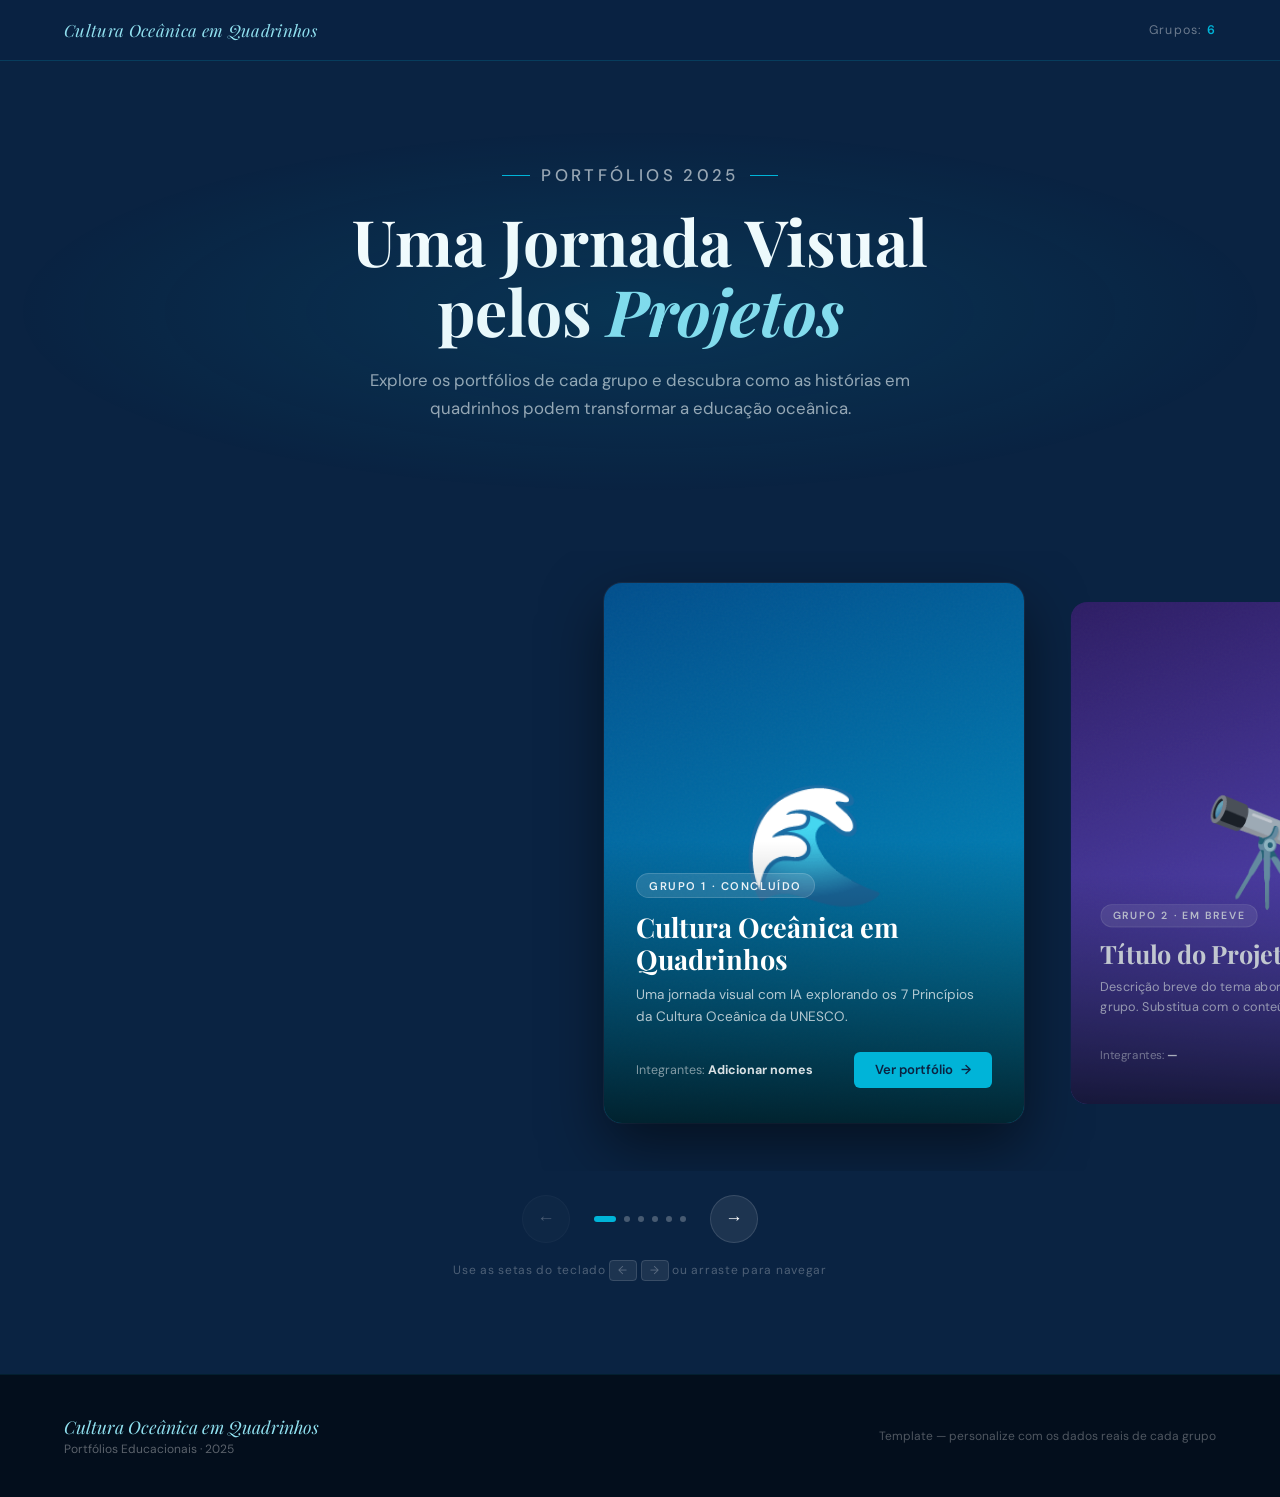
==== index.html @ 6cd433ea "html kevim adicionado" ====
<!DOCTYPE html>
<html lang="pt-BR">
<head>
<meta charset="UTF-8">
<meta name="viewport" content="width=device-width, initial-scale=1.0">
<title>Portfólios — Cultura Oceânica em Quadrinhos</title>
<link rel="preconnect" href="https://fonts.googleapis.com">
<link href="https://fonts.googleapis.com/css2?family=Playfair+Display:ital,wght@0,700;0,900;1,700&family=DM+Sans:wght@300;400;500;600&display=swap" rel="stylesheet">
<style>
  :root {
    --ocean-deep:  #0a2342;
    --ocean-mid:   #0d4f6e;
    --ocean-teal:  #00b4d8;
    --ocean-foam:  #90e0ef;
    --ocean-light: #caf0f8;
    --sand:        #f5ede3;
    --white:       #ffffff;

    /* group accent colors */
    --g1: #00b4d8; /* Cultura Oceânica  — teal (active) */
    --g2: #7b61ff; /* Grupo 2            — violet       */
    --g3: #ff6b6b; /* Grupo 3            — coral        */
    --g4: #3ecf8e; /* Grupo 4            — green        */
    --g5: #f4c542; /* Grupo 5            — gold         */
    --g6: #ff9f43; /* Grupo 6            — orange       */
  }

  * { margin: 0; padding: 0; box-sizing: border-box; }
  html { scroll-behavior: smooth; }

  body {
    font-family: 'DM Sans', sans-serif;
    background: var(--ocean-deep);
    color: var(--white);
    overflow-x: hidden;
    min-height: 100vh;
  }

  /* ── PARTICLES BG ── */
  .bg-particles {
    position: fixed; inset: 0; pointer-events: none; z-index: 0;
    overflow: hidden;
  }
  .particle {
    position: absolute;
    border-radius: 50%;
    background: var(--ocean-teal);
    opacity: 0;
    animation: float-particle linear infinite;
  }
  @keyframes float-particle {
    0%   { transform: translateY(100vh) scale(0); opacity: 0; }
    10%  { opacity: 0.15; }
    90%  { opacity: 0.08; }
    100% { transform: translateY(-10vh) scale(1); opacity: 0; }
  }

  /* ── NAV ── */
  nav {
    position: fixed; top: 0; width: 100%; z-index: 100;
    display: flex; justify-content: space-between; align-items: center;
    padding: 1.2rem 4rem;
    background: rgba(10,35,66,0.88);
    backdrop-filter: blur(14px);
    border-bottom: 1px solid rgba(0,180,216,0.18);
  }
  .nav-logo {
    font-family: 'Playfair Display', serif;
    font-style: italic; font-size: 1.05rem;
    color: var(--ocean-foam); letter-spacing: 0.02em;
  }
  .nav-right {
    display: flex; align-items: center; gap: 2rem;
  }
  .nav-count {
    font-size: 0.78rem; color: rgba(255,255,255,0.4);
    letter-spacing: 0.1em;
  }
  .nav-count span { color: var(--ocean-teal); font-weight: 600; }

  /* ── HERO ── */
  .page-hero {
    position: relative; z-index: 1;
    padding: 10rem 4rem 5rem;
    text-align: center;
    overflow: hidden;
  }
  .page-hero::before {
    content: '';
    position: absolute; inset: 0;
    background:
      radial-gradient(ellipse 70% 50% at 50% 60%, rgba(0,180,216,0.12) 0%, transparent 70%);
    pointer-events: none;
  }
  .hero-eyebrow {
    display: inline-flex; align-items: center; gap: 0.7rem;
    font-size: 0.75rem; letter-spacing: 0.2em; text-transform: uppercase;
    color: var(--ocean-teal); font-weight: 500; margin-bottom: 1.5rem;
  }
  .hero-eyebrow::before,
  .hero-eyebrow::after {
    content: ''; display: block; width: 28px; height: 1px;
    background: var(--ocean-teal);
  }
  .page-hero h1 {
    font-family: 'Playfair Display', serif;
    font-size: clamp(2.5rem, 5vw, 4.5rem);
    line-height: 1.1; margin-bottom: 1.2rem;
  }
  .page-hero h1 em { font-style: italic; color: var(--ocean-foam); }
  .page-hero p {
    font-size: 1.05rem; line-height: 1.7;
    color: rgba(255,255,255,0.6);
    max-width: 540px; margin: 0 auto 1rem;
  }

  /* ── CAROUSEL SECTION ── */
  .carousel-section {
    position: relative; z-index: 1;
    padding: 2rem 0 6rem;
  }

  /* track wrapper — clips overflow */
  .carousel-viewport {
    overflow: hidden;
    position: relative;
    padding: 2rem 0 3rem;
  }

  /* the sliding track */
  .carousel-track {
    display: flex;
    gap: 2rem;
    padding: 0 calc((100vw - 900px) / 2);   /* center active card */
    transition: transform 0.55s cubic-bezier(0.25, 0.8, 0.25, 1);
    will-change: transform;
    cursor: grab;
    user-select: none;
  }
  .carousel-track:active { cursor: grabbing; }

  /* ── CARD ── */
  .card {
    flex: 0 0 420px;
    border-radius: 18px;
    overflow: hidden;
    position: relative;
    transition: transform 0.5s cubic-bezier(0.25,0.8,0.25,1),
                opacity 0.5s ease,
                box-shadow 0.5s ease;
    transform: scale(0.88);
    opacity: 0.5;
    cursor: pointer;
  }
  .card.active {
    transform: scale(1);
    opacity: 1;
    box-shadow: 0 24px 60px rgba(0,0,0,0.5), 0 0 0 1px rgba(255,255,255,0.06);
  }
  .card.adjacent {
    transform: scale(0.93);
    opacity: 0.75;
  }

  .card-inner {
    position: relative;
    height: 540px;
    display: flex; flex-direction: column; justify-content: flex-end;
  }

  /* decorative top area */
  .card-art {
    position: absolute; inset: 0;
    display: flex; align-items: center; justify-content: center;
    font-size: 7rem;
    transition: transform 0.5s ease;
  }
  .card.active .card-art { transform: translateY(-8px) scale(1.05); }

  .card-gradient {
    position: absolute; inset: 0;
    background: linear-gradient(
      160deg,
      var(--card-color-a) 0%,
      var(--card-color-b) 100%
    );
  }
  .card-noise {
    position: absolute; inset: 0; opacity: 0.04;
    background-image: url("data:image/svg+xml,%3Csvg viewBox='0 0 200 200' xmlns='http://www.w3.org/2000/svg'%3E%3Cfilter id='n'%3E%3CfeTurbulence type='fractalNoise' baseFrequency='0.9' numOctaves='4'/%3E%3C/filter%3E%3Crect width='100%25' height='100%25' filter='url(%23n)'/%3E%3C/svg%3E");
  }
  .card-shine {
    position: absolute; top: 0; left: -60%;
    width: 40%; height: 100%;
    background: linear-gradient(105deg, transparent 40%, rgba(255,255,255,0.07) 50%, transparent 60%);
    transition: left 0.6s ease;
  }
  .card.active:hover .card-shine { left: 120%; }

  /* bottom content */
  .card-body {
    position: relative; z-index: 2;
    padding: 2rem 2rem 2.2rem;
    background: linear-gradient(to top, rgba(0,0,0,0.75) 0%, transparent 100%);
  }
  .card-tag {
    display: inline-block;
    font-size: 0.7rem; letter-spacing: 0.14em; text-transform: uppercase;
    font-weight: 600; padding: 0.28rem 0.75rem; border-radius: 20px;
    background: rgba(255,255,255,0.12); color: rgba(255,255,255,0.9);
    margin-bottom: 0.8rem;
    border: 1px solid rgba(255,255,255,0.15);
  }
  .card-title {
    font-family: 'Playfair Display', serif;
    font-size: 1.7rem; line-height: 1.2; font-weight: 700;
    margin-bottom: 0.5rem;
  }
  .card-desc {
    font-size: 0.85rem; line-height: 1.6;
    color: rgba(255,255,255,0.7); margin-bottom: 1.5rem;
  }
  .card-footer {
    display: flex; align-items: center; justify-content: space-between;
  }
  .card-members {
    font-size: 0.78rem; color: rgba(255,255,255,0.5);
  }
  .card-members strong { color: rgba(255,255,255,0.85); }

  .card-btn {
    display: inline-flex; align-items: center; gap: 0.5rem;
    padding: 0.6rem 1.3rem; border-radius: 6px;
    font-size: 0.82rem; font-weight: 600;
    text-decoration: none; border: none; cursor: pointer;
    transition: transform 0.2s, box-shadow 0.2s;
    background: var(--btn-color);
    color: var(--ocean-deep);
  }
  .card-btn:hover { transform: translateY(-2px); box-shadow: 0 6px 20px rgba(0,0,0,0.3); }
  .card-btn.disabled {
    background: rgba(255,255,255,0.15);
    color: rgba(255,255,255,0.5);
    cursor: not-allowed;
    pointer-events: none;
  }
  .card-btn .arrow {
    transition: transform 0.2s;
  }
  .card-btn:hover .arrow { transform: translateX(3px); }

  /* locked overlay */
  .card-lock {
    position: absolute; top: 1.2rem; right: 1.2rem; z-index: 3;
    font-size: 1.1rem; opacity: 0.6;
  }

  /* ── CONTROLS ── */
  .carousel-controls {
    display: flex; align-items: center; justify-content: center;
    gap: 1.5rem; margin-top: 1.5rem;
  }
  .ctrl-btn {
    width: 48px; height: 48px; border-radius: 50%;
    background: rgba(255,255,255,0.08);
    border: 1px solid rgba(255,255,255,0.12);
    color: var(--white); font-size: 1.1rem;
    cursor: pointer; display: flex; align-items: center; justify-content: center;
    transition: all 0.25s;
  }
  .ctrl-btn:hover { background: rgba(0,180,216,0.2); border-color: var(--ocean-teal); }
  .ctrl-btn:disabled { opacity: 0.25; cursor: not-allowed; }

  .dots {
    display: flex; gap: 0.5rem; align-items: center;
  }
  .dot {
    width: 6px; height: 6px; border-radius: 50%;
    background: rgba(255,255,255,0.25);
    transition: all 0.3s; cursor: pointer;
  }
  .dot.active {
    background: var(--ocean-teal);
    width: 22px; border-radius: 3px;
  }

  /* ── KEYBOARD HINT ── */
  .hint {
    text-align: center; margin-top: 1.2rem;
    font-size: 0.75rem; color: rgba(255,255,255,0.28);
    letter-spacing: 0.06em;
  }
  .hint kbd {
    background: rgba(255,255,255,0.08);
    border: 1px solid rgba(255,255,255,0.12);
    border-radius: 4px; padding: 0.1rem 0.5rem;
    font-family: inherit; font-size: 0.72rem;
  }

  /* ── FOOTER ── */
  footer {
    position: relative; z-index: 1;
    background: #030e1c;
    padding: 2.5rem 4rem;
    border-top: 1px solid rgba(0,180,216,0.1);
    display: flex; align-items: center; justify-content: space-between;
    flex-wrap: wrap; gap: 1rem;
  }
  .footer-brand {
    font-family: 'Playfair Display', serif;
    font-style: italic; color: var(--ocean-foam); font-size: 1.1rem;
  }
  .footer-brand span {
    display: block; font-family: 'DM Sans', sans-serif;
    font-style: normal; font-size: 0.75rem;
    color: rgba(255,255,255,0.35); margin-top: 0.2rem;
  }
  .footer-note { font-size: 0.75rem; color: rgba(255,255,255,0.3); }

  /* ── RESPONSIVE ── */
  @media (max-width: 900px) {
    nav { padding: 1rem 2rem; }
    .page-hero { padding: 8rem 2rem 3rem; }
    .card { flex: 0 0 320px; }
    .card-inner { height: 460px; }
    .carousel-track { padding: 0 calc((100vw - 320px) / 2); }
  }
  @media (max-width: 600px) {
    .card { flex: 0 0 290px; }
    .carousel-track { padding: 0 calc((100vw - 290px) / 2); gap: 1.2rem; }
    .card-inner { height: 420px; }
    .card-title { font-size: 1.4rem; }
  }
</style>
</head>
<body>

<!-- BACKGROUND PARTICLES -->
<div class="bg-particles" id="particles"></div>

<!-- NAV -->
<nav>
  <div class="nav-logo">Cultura Oceânica em Quadrinhos</div>
  <div class="nav-right">
    <span class="nav-count">Grupos: <span>6</span></span>
  </div>
</nav>

<!-- HERO -->
<header class="page-hero">
  <p class="hero-eyebrow">Portfólios 2025</p>
  <h1>Uma Jornada Visual<br>pelos <em>Projetos</em></h1>
  <p>Explore os portfólios de cada grupo e descubra como as histórias em quadrinhos podem transformar a educação oceânica.</p>
</header>

<!-- CAROUSEL -->
<section class="carousel-section">
  <div class="carousel-viewport">
    <div class="carousel-track" id="track">

      <!-- CARD 1 — Cultura Oceânica (ACTIVE / LINKED) -->
      <div class="card active" data-index="0" onclick="handleClick(0)">
        <div class="card-inner">
          <div class="card-gradient" style="--card-color-a:#004e8c; --card-color-b:#0096c7;"></div>
          <div class="card-noise"></div>
          <div class="card-art">🌊</div>
          <div class="card-shine"></div>
          <div class="card-body">
            <span class="card-tag">Grupo 1 · Concluído</span>
            <h2 class="card-title">Cultura Oceânica em Quadrinhos</h2>
            <p class="card-desc">Uma jornada visual com IA explorando os 7 Princípios da Cultura Oceânica da UNESCO.</p>
            <div class="card-footer">
              <span class="card-members">Integrantes: <strong>Adicionar nomes</strong></span>
              <a href="portfolio-cultura-oceanica.html" class="card-btn" style="--btn-color:#00b4d8;">
                Ver portfólio <span class="arrow">→</span>
              </a>
            </div>
          </div>
        </div>
      </div>

      <!-- CARD 2 -->
      <div class="card adjacent" data-index="1" onclick="handleClick(1)">
        <div class="card-inner">
          <div class="card-gradient" style="--card-color-a:#3a1c71; --card-color-b:#7b61ff;"></div>
          <div class="card-noise"></div>
          <div class="card-art">🔭</div>
          <div class="card-shine"></div>
          <span class="card-lock">🔒</span>
          <div class="card-body">
            <span class="card-tag">Grupo 2 · Em breve</span>
            <h2 class="card-title">Título do Projeto 2</h2>
            <p class="card-desc">Descrição breve do tema abordado pelo segundo grupo. Substitua com o conteúdo real.</p>
            <div class="card-footer">
              <span class="card-members">Integrantes: <strong>—</strong></span>
              <button class="card-btn disabled">Em breve</button>
            </div>
          </div>
        </div>
      </div>

      <!-- CARD 3 -->
      <div class="card" data-index="2" onclick="handleClick(2)">
        <div class="card-inner">
          <div class="card-gradient" style="--card-color-a:#6b1a1a; --card-color-b:#ff6b6b;"></div>
          <div class="card-noise"></div>
          <div class="card-art">🌿</div>
          <div class="card-shine"></div>
          <span class="card-lock">🔒</span>
          <div class="card-body">
            <span class="card-tag">Grupo 3 · Em breve</span>
            <h2 class="card-title">Título do Projeto 3</h2>
            <p class="card-desc">Descrição breve do tema abordado pelo terceiro grupo. Substitua com o conteúdo real.</p>
            <div class="card-footer">
              <span class="card-members">Integrantes: <strong>—</strong></span>
              <button class="card-btn disabled">Em breve</button>
            </div>
          </div>
        </div>
      </div>

      <!-- CARD 4 -->
      <div class="card" data-index="3" onclick="handleClick(3)">
        <div class="card-inner">
          <div class="card-gradient" style="--card-color-a:#0d3d2a; --card-color-b:#3ecf8e;"></div>
          <div class="card-noise"></div>
          <div class="card-art">🐋</div>
          <div class="card-shine"></div>
          <span class="card-lock">🔒</span>
          <div class="card-body">
            <span class="card-tag">Grupo 4 · Em breve</span>
            <h2 class="card-title">Título do Projeto 4</h2>
            <p class="card-desc">Descrição breve do tema abordado pelo quarto grupo. Substitua com o conteúdo real.</p>
            <div class="card-footer">
              <span class="card-members">Integrantes: <strong>—</strong></span>
              <button class="card-btn disabled">Em breve</button>
            </div>
          </div>
        </div>
      </div>

      <!-- CARD 5 -->
      <div class="card" data-index="4" onclick="handleClick(4)">
        <div class="card-inner">
          <div class="card-gradient" style="--card-color-a:#6b4f00; --card-color-b:#f4c542;"></div>
          <div class="card-noise"></div>
          <div class="card-art">☀️</div>
          <div class="card-shine"></div>
          <span class="card-lock">🔒</span>
          <div class="card-body">
            <span class="card-tag">Grupo 5 · Em breve</span>
            <h2 class="card-title">Título do Projeto 5</h2>
            <p class="card-desc">Descrição breve do tema abordado pelo quinto grupo. Substitua com o conteúdo real.</p>
            <div class="card-footer">
              <span class="card-members">Integrantes: <strong>—</strong></span>
              <button class="card-btn disabled">Em breve</button>
            </div>
          </div>
        </div>
      </div>

      <!-- CARD 6 -->
      <div class="card" data-index="5" onclick="handleClick(5)">
        <div class="card-inner">
          <div class="card-gradient" style="--card-color-a:#6b2d00; --card-color-b:#ff9f43;"></div>
          <div class="card-noise"></div>
          <div class="card-art">🐠</div>
          <div class="card-shine"></div>
          <span class="card-lock">🔒</span>
          <div class="card-body">
            <span class="card-tag">Grupo 6 · Em breve</span>
            <h2 class="card-title">Título do Projeto 6</h2>
            <p class="card-desc">Descrição breve do tema abordado pelo sexto grupo. Substitua com o conteúdo real.</p>
            <div class="card-footer">
              <span class="card-members">Integrantes: <strong>—</strong></span>
              <button class="card-btn disabled">Em breve</button>
            </div>
          </div>
        </div>
      </div>

    </div><!-- /track -->
  </div><!-- /viewport -->

  <!-- controls -->
  <div class="carousel-controls">
    <button class="ctrl-btn" id="prevBtn" onclick="move(-1)" aria-label="Anterior">←</button>
    <div class="dots" id="dots"></div>
    <button class="ctrl-btn" id="nextBtn" onclick="move(1)" aria-label="Próximo">→</button>
  </div>
  <p class="hint">Use as setas do teclado <kbd>←</kbd> <kbd>→</kbd> ou arraste para navegar</p>
</section>

<!-- FOOTER -->
<footer>
  <div class="footer-brand">
    Cultura Oceânica em Quadrinhos
    <span>Portfólios Educacionais · 2025</span>
  </div>
  <p class="footer-note">Template — personalize com os dados reais de cada grupo</p>
</footer>

<script>
  /* ── PARTICLES ── */
  (function() {
    const container = document.getElementById('particles');
    for (let i = 0; i < 18; i++) {
      const p = document.createElement('div');
      p.className = 'particle';
      const size = Math.random() * 6 + 3;
      p.style.cssText = `
        width: ${size}px; height: ${size}px;
        left: ${Math.random() * 100}%;
        animation-duration: ${Math.random() * 18 + 12}s;
        animation-delay: ${Math.random() * 12}s;
      `;
      container.appendChild(p);
    }
  })();

  /* ── CAROUSEL ── */
  const TOTAL = 6;
  let current = 0;
  let startX = 0, isDragging = false, dragDelta = 0;

  const track   = document.getElementById('track');
  const dotsEl  = document.getElementById('dots');
  const prevBtn = document.getElementById('prevBtn');
  const nextBtn = document.getElementById('nextBtn');
  const cards   = Array.from(document.querySelectorAll('.card'));

  // build dots
  for (let i = 0; i < TOTAL; i++) {
    const d = document.createElement('div');
    d.className = 'dot' + (i === 0 ? ' active' : '');
    d.addEventListener('click', () => goTo(i));
    dotsEl.appendChild(d);
  }

  function cardWidth() {
    return cards[0].getBoundingClientRect().width + 32; // +gap
  }

  function getOffset(idx) {
    const vw = window.innerWidth;
    const cw = cardWidth();
    return idx * cw - (vw - cw) / 2;
  }

  function render(idx, animated = true) {
    if (!animated) track.style.transition = 'none';
    else           track.style.transition = 'transform 0.55s cubic-bezier(0.25,0.8,0.25,1)';

    track.style.transform = `translateX(${-getOffset(idx)}px)`;

    cards.forEach((c, i) => {
      c.classList.remove('active', 'adjacent');
      if (i === idx)              c.classList.add('active');
      else if (Math.abs(i-idx)===1) c.classList.add('adjacent');
    });

    document.querySelectorAll('.dot').forEach((d, i) => {
      d.classList.toggle('active', i === idx);
    });

    prevBtn.disabled = idx === 0;
    nextBtn.disabled = idx === TOTAL - 1;
  }

  function goTo(idx) {
    current = Math.max(0, Math.min(TOTAL - 1, idx));
    render(current);
  }

  function move(dir) { goTo(current + dir); }

  // click on card to focus
  function handleClick(idx) {
    if (idx !== current) { goTo(idx); return; }
    // if already active & has a link — follow it
    const link = cards[idx].querySelector('a.card-btn');
    if (link) window.location.href = link.href;
  }

  // keyboard
  document.addEventListener('keydown', e => {
    if (e.key === 'ArrowLeft')  move(-1);
    if (e.key === 'ArrowRight') move(1);
  });

  // drag / swipe
  track.addEventListener('mousedown', e => {
    isDragging = true; startX = e.clientX;
    track.style.transition = 'none';
  });
  document.addEventListener('mousemove', e => {
    if (!isDragging) return;
    dragDelta = e.clientX - startX;
    track.style.transform = `translateX(${-getOffset(current) + dragDelta}px)`;
  });
  document.addEventListener('mouseup', () => {
    if (!isDragging) return;
    isDragging = false;
    if      (dragDelta < -60) move(1);
    else if (dragDelta >  60) move(-1);
    else render(current);
    dragDelta = 0;
  });

  track.addEventListener('touchstart', e => {
    startX = e.touches[0].clientX;
    track.style.transition = 'none';
  }, { passive: true });
  track.addEventListener('touchmove', e => {
    dragDelta = e.touches[0].clientX - startX;
    track.style.transform = `translateX(${-getOffset(current) + dragDelta}px)`;
  }, { passive: true });
  track.addEventListener('touchend', () => {
    if      (dragDelta < -50) move(1);
    else if (dragDelta >  50) move(-1);
    else render(current);
    dragDelta = 0;
  });

  // init & resize
  render(0, false);
  window.addEventListener('resize', () => render(current, false));
</script>
</body>
</html>
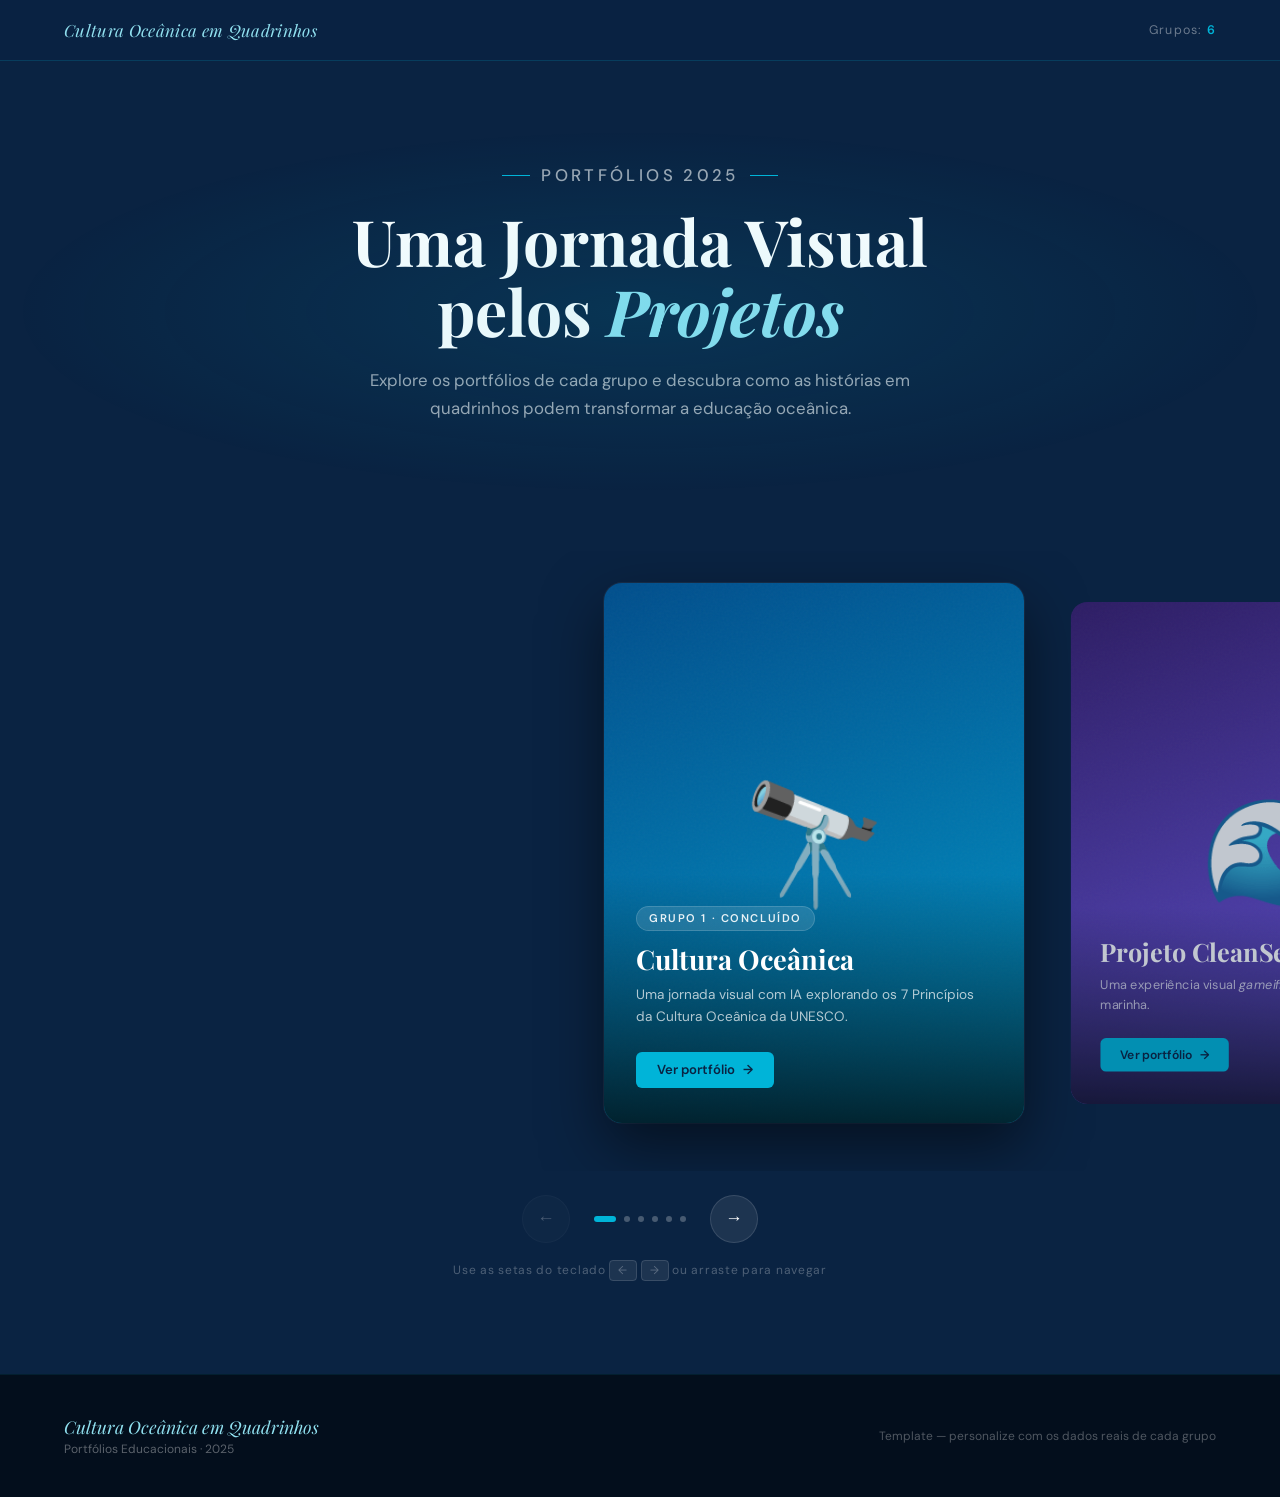
==== commit 88e58d8a: "Criação da nova página do portfólio do projeto CleanSeas" ====
--- a/index.html
+++ b/index.html
@@ -363,14 +363,13 @@
         <div class="card-inner">
           <div class="card-gradient" style="--card-color-a:#004e8c; --card-color-b:#0096c7;"></div>
           <div class="card-noise"></div>
-          <div class="card-art">🌊</div>
+          <div class="card-art">🔭</div>
           <div class="card-shine"></div>
           <div class="card-body">
             <span class="card-tag">Grupo 1 · Concluído</span>
-            <h2 class="card-title">Cultura Oceânica em Quadrinhos</h2>
+            <h2 class="card-title">Cultura Oceânica</h2>
             <p class="card-desc">Uma jornada visual com IA explorando os 7 Princípios da Cultura Oceânica da UNESCO.</p>
             <div class="card-footer">
-              <span class="card-members">Integrantes: <strong>Adicionar nomes</strong></span>
               <a href="portfolio-cultura-oceanica.html" class="card-btn" style="--btn-color:#00b4d8;">
                 Ver portfólio <span class="arrow">→</span>
               </a>
@@ -384,16 +383,15 @@
         <div class="card-inner">
           <div class="card-gradient" style="--card-color-a:#3a1c71; --card-color-b:#7b61ff;"></div>
           <div class="card-noise"></div>
-          <div class="card-art">🔭</div>
+          <div class="card-art">🌊</div>
           <div class="card-shine"></div>
-          <span class="card-lock">🔒</span>
           <div class="card-body">
-            <span class="card-tag">Grupo 2 · Em breve</span>
-            <h2 class="card-title">Título do Projeto 2</h2>
-            <p class="card-desc">Descrição breve do tema abordado pelo segundo grupo. Substitua com o conteúdo real.</p>
+            <h2 class="card-title">Projeto CleanSeas</h2>
+            <p class="card-desc">Uma experiência visual <i>gameificada</i> sobre a poluição marinha.</p>
             <div class="card-footer">
-              <span class="card-members">Integrantes: <strong>—</strong></span>
-              <button class="card-btn disabled">Em breve</button>
+              <a href="portfolio-cultura-oceanica-2.html" class="card-btn" style="--btn-color:#00b4d8;">
+                Ver portfólio <span class="arrow">→</span>
+              </a>
             </div>
           </div>
         </div>
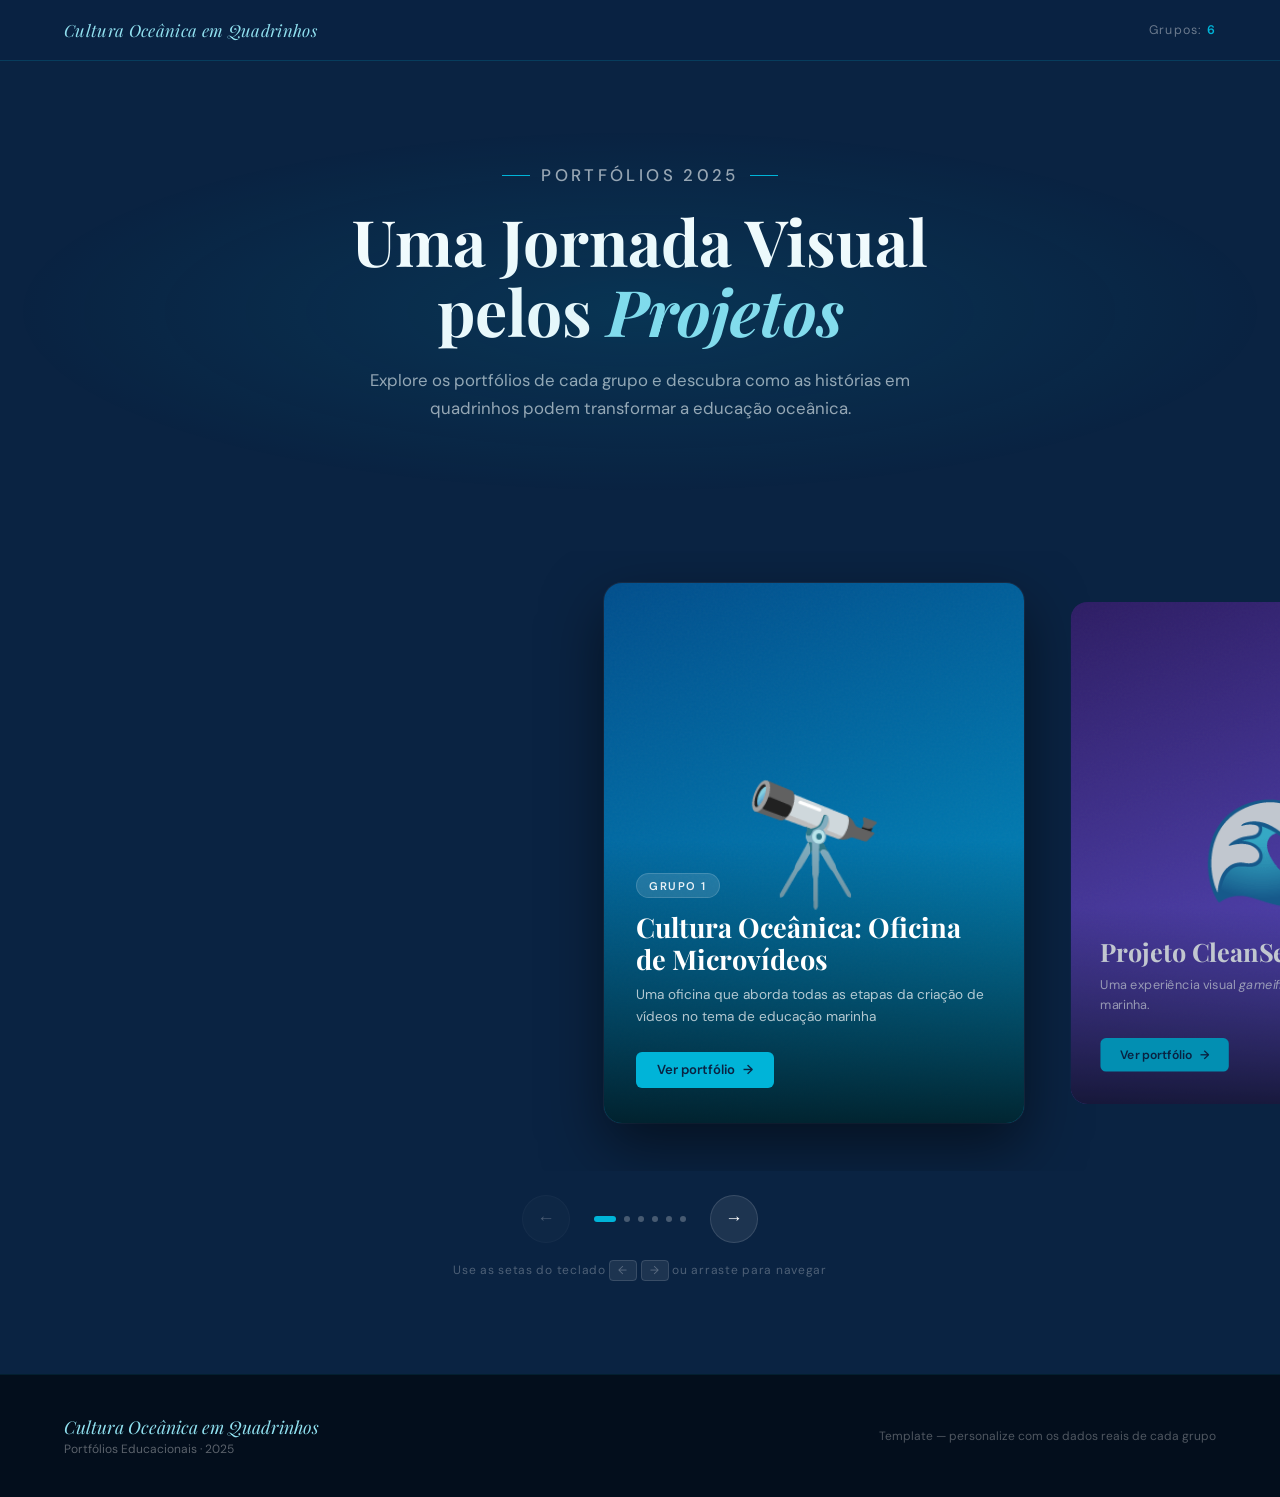
==== commit fb647748: "Atualizar links dos participantes do Grupo 1" ====
--- a/index.html
+++ b/index.html
@@ -366,9 +366,9 @@
           <div class="card-art">🔭</div>
           <div class="card-shine"></div>
           <div class="card-body">
-            <span class="card-tag">Grupo 1 · Concluído</span>
-            <h2 class="card-title">Cultura Oceânica</h2>
-            <p class="card-desc">Uma jornada visual com IA explorando os 7 Princípios da Cultura Oceânica da UNESCO.</p>
+            <span class="card-tag">Grupo 1</span>
+            <h2 class="card-title">Cultura Oceânica: Oficina de Microvídeos</h2>
+            <p class="card-desc">Uma oficina que aborda todas as etapas da criação de vídeos no tema de educação marinha</p>
             <div class="card-footer">
               <a href="portfolio-cultura-oceanica.html" class="card-btn" style="--btn-color:#00b4d8;">
                 Ver portfólio <span class="arrow">→</span>
